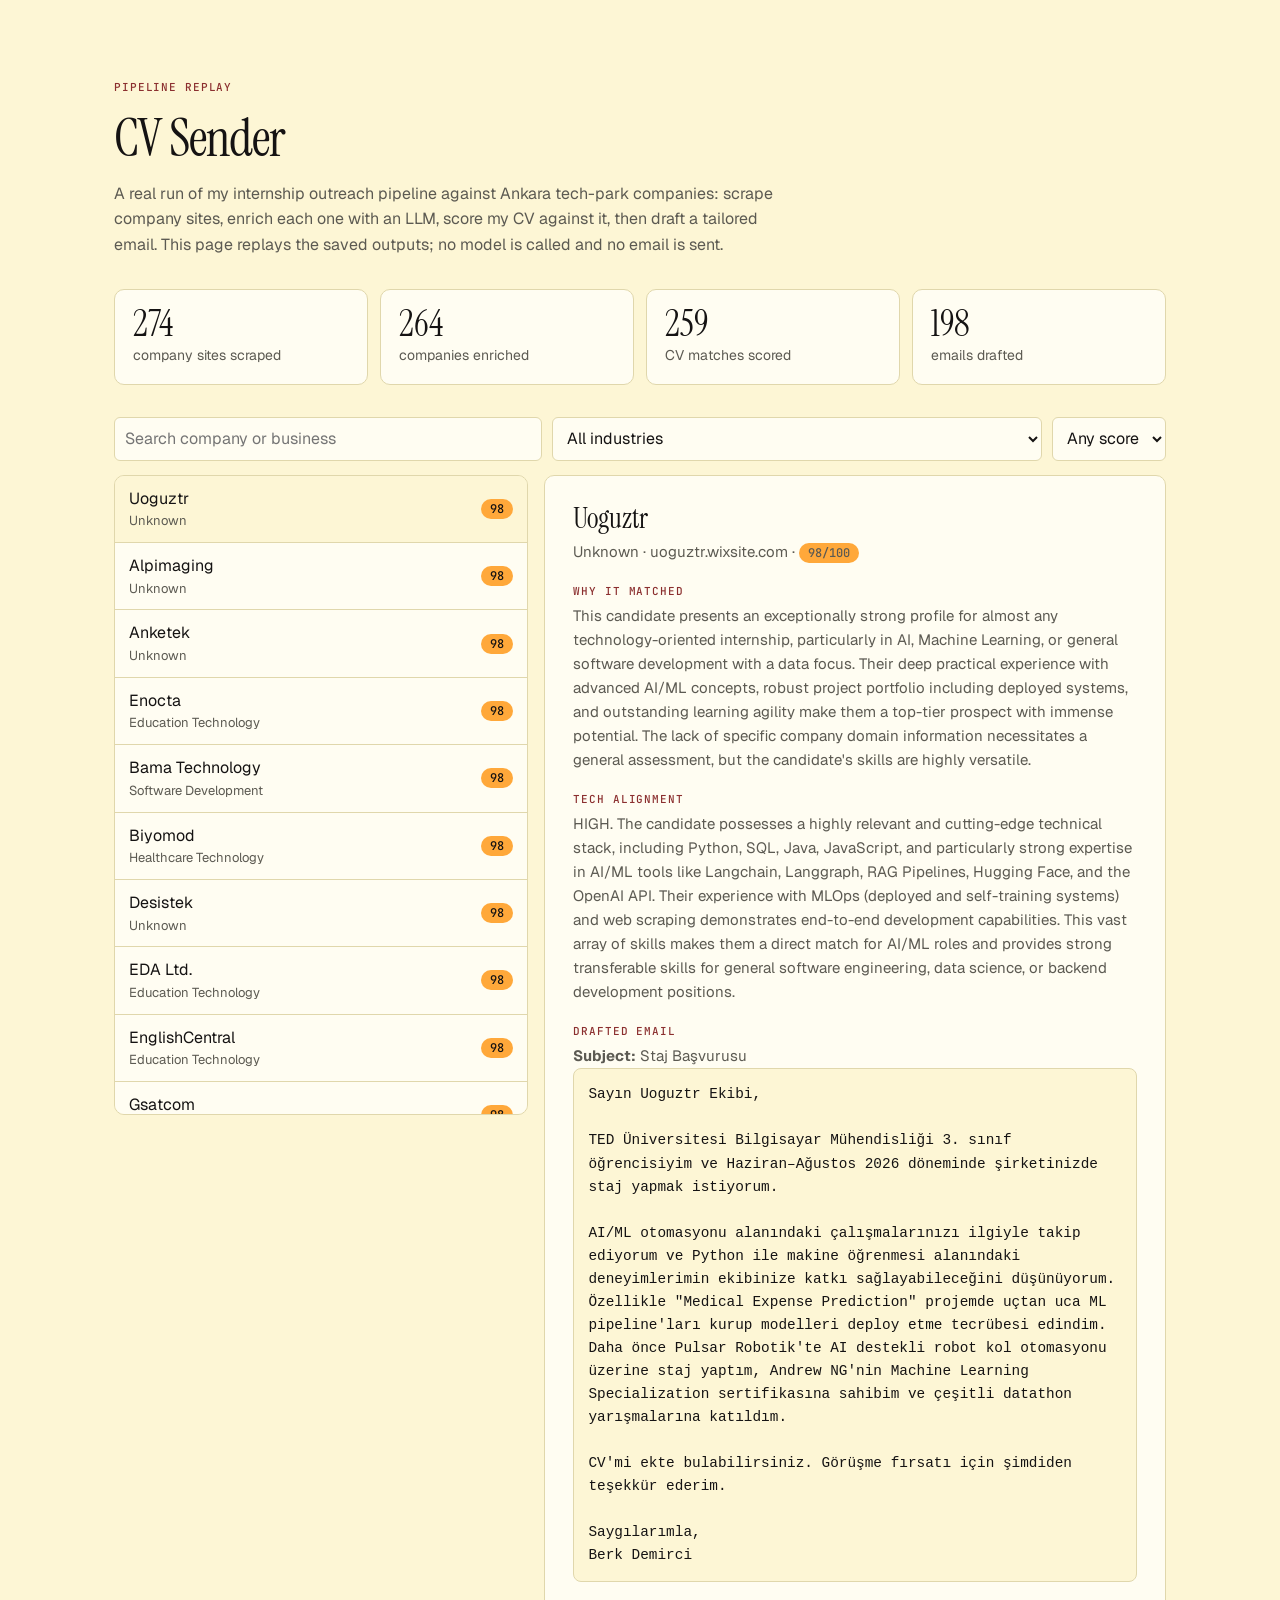
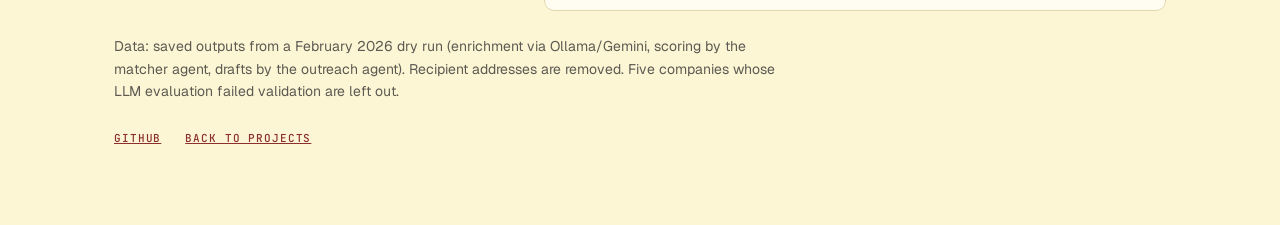
==== demo/cv-sender/index.html @ 0b5ab634 "feat: add CV Sender pipeline replay demo Static replay of a saved dry run: scrape, enrichment, match" ====
<!DOCTYPE html>
<html lang="en">
<head>
<meta charset="utf-8">
<meta name="viewport" content="width=device-width, initial-scale=1">
<title>CV Sender - Pipeline replay - Berk Demirci</title>
<meta name="description" content="Replay of a real CV Sender run: scraped tech-park companies, LLM enrichment, CV-to-company match scores, and drafted outreach emails.">
<meta name="theme-color" content="#FDF6D5">
<link rel="preconnect" href="https://fonts.googleapis.com">
<link rel="preconnect" href="https://fonts.gstatic.com" crossorigin>
<link rel="stylesheet" href="https://fonts.googleapis.com/css2?family=Geist:wght@400;500&family=Instrument+Serif&family=JetBrains+Mono:wght@500&display=swap">
<style>
  :root {
    --bg: #FDF6D5; --surface: #FFFDF2; --line: #E0D7AC; --fg: #151313; --muted: #5C5A52; --accent: #8B2F2F; --flame: #FFA83A;
    --sans: "Geist", ui-sans-serif, system-ui, sans-serif;
    --serif: "Instrument Serif", Georgia, serif;
    --mono: "JetBrains Mono", ui-monospace, Consolas, monospace;
  }
  * { box-sizing: border-box; }
  body { margin: 0; background: var(--bg); color: var(--fg); font: 1rem/1.6 var(--sans); }
  main { max-width: 1100px; margin: 0 auto; padding: clamp(40px, 7vw, 80px) 24px; }
  a { color: var(--accent); }
  :focus-visible { outline: 2px solid var(--accent); outline-offset: 2px; }
  .label { font: 500 0.6875rem var(--mono); letter-spacing: 0.08em; text-transform: uppercase; color: var(--accent); margin: 0 0 18px; }
  h1 { font: 400 clamp(2.2rem, 6vw, 3.25rem)/1.05 var(--serif); letter-spacing: -0.02em; margin: 0 0 14px; }
  h2 { font: 400 1.75rem/1.1 var(--serif); margin: 0 0 6px; }
  .lede { color: var(--muted); margin: 0 0 32px; max-width: 62ch; }
  .steps { display: grid; grid-template-columns: repeat(4, minmax(0, 1fr)); gap: 12px; list-style: none; padding: 0; margin: 0 0 32px; }
  .steps li { background: var(--surface); border: 1px solid var(--line); border-radius: 10px; padding: 16px 18px; }
  .steps b { display: block; font: 400 2.25rem/1 var(--serif); }
  .steps span { font-size: 0.875rem; color: var(--muted); }
  .tools { display: flex; flex-wrap: wrap; gap: 10px; margin-bottom: 14px; }
  input, select { font: inherit; color: var(--fg); background: var(--surface); border: 1px solid var(--line); border-radius: 6px; padding: 8px 10px; min-width: 0; max-width: 100%; }
  input { flex: 1 1 220px; }
  .grid { display: grid; grid-template-columns: minmax(0, 2fr) minmax(0, 3fr); gap: 16px; align-items: start; }
  #list { list-style: none; margin: 0; padding: 0; border: 1px solid var(--line); border-radius: 10px; background: var(--surface); max-height: 640px; overflow: auto; }
  #list button { all: unset; box-sizing: border-box; display: flex; justify-content: space-between; gap: 12px; width: 100%; padding: 10px 14px; border-bottom: 1px solid var(--line); cursor: pointer; }
  #list button:hover, #list button[aria-current="true"] { background: var(--bg); }
  #list button:focus-visible { outline: 2px solid var(--accent); outline-offset: -2px; }
  #list small { display: block; color: var(--muted); font-size: 0.8125rem; }
  .score { font: 500 0.75rem var(--mono); background: var(--flame); border-radius: 999px; padding: 2px 9px; align-self: center; white-space: nowrap; }
  #detail { background: var(--surface); border: 1px solid var(--line); border-radius: 10px; padding: clamp(18px, 3vw, 28px); position: sticky; top: 16px; }
  #detail h3 { font: 500 0.6875rem var(--mono); letter-spacing: 0.08em; text-transform: uppercase; color: var(--accent); margin: 20px 0 6px; }
  #detail p { margin: 0; color: var(--muted); font-size: 0.9375rem; }
  .mail { white-space: pre-wrap; font-size: 0.9rem; background: var(--bg); border: 1px solid var(--line); border-radius: 8px; padding: 14px; margin: 0; }
  .note { font-size: 0.875rem; color: var(--muted); margin: 24px 0 0; max-width: 75ch; }
  .links { display: flex; gap: 24px; margin-top: 28px; font: 500 0.6875rem var(--mono); letter-spacing: 0.08em; text-transform: uppercase; }
  @media (max-width: 800px) { .grid, .steps { grid-template-columns: 1fr 1fr; } .grid { grid-template-columns: 1fr; } #detail { position: static; } #list { max-height: 360px; } }
</style>
</head>
<body>
<main>
  <p class="label">Pipeline replay</p>
  <h1>CV Sender</h1>
  <p class="lede">A real run of my internship outreach pipeline against Ankara tech-park companies: scrape company sites, enrich each one with an LLM, score my CV against it, then draft a tailored email. This page replays the saved outputs; no model is called and no email is sent.</p>

  <ol class="steps" id="steps" aria-label="Pipeline stages"></ol>

  <div class="tools">
    <input id="q" type="search" placeholder="Search company or business" aria-label="Search companies">
    <select id="ind" aria-label="Filter by industry"><option value="">All industries</option></select>
    <select id="min" aria-label="Minimum score">
      <option value="0">Any score</option><option value="90">90+</option><option value="95">95+</option>
    </select>
  </div>

  <div class="grid">
    <ul id="list" aria-label="Scored companies"></ul>
    <article id="detail" aria-live="polite"><p>Loading run data...</p></article>
  </div>

  <p class="note">Data: saved outputs from a February 2026 dry run (enrichment via Ollama/Gemini, scoring by the matcher agent, drafts by the outreach agent). Recipient addresses are removed. Five companies whose LLM evaluation failed validation are left out.</p>

  <nav class="links">
    <a href="https://github.com/demirciberk" target="_blank" rel="noopener">GitHub</a>
    <a href="../../index.html#projects">Back to projects</a>
  </nav>
</main>
<script>
const $ = (s) => document.querySelector(s);
const esc = (s) => String(s ?? "").replace(/[&<>"']/g, (c) => ({ "&": "&amp;", "<": "&lt;", ">": "&gt;", '"': "&quot;", "'": "&#39;" }[c]));
let rows = [], current = null;

function show(c) {
  current = c;
  document.querySelectorAll("#list button").forEach((b) => b.setAttribute("aria-current", b.dataset.d === c.domain));
  $("#detail").innerHTML = `
    <h2>${esc(c.company_name)}</h2>
    <p>${esc(c.industry)} · ${esc(c.domain)} · <span class="score">${c.score}/100</span></p>
    ${c.core_business ? `<h3>What they do (enrichment)</h3><p>${esc(c.core_business)}</p>` : ""}
    <h3>Why it matched</h3><p>${esc(c.reason)}</p>
    <h3>Tech alignment</h3><p>${esc(c.tech_alignment)}</p>
    <h3>Drafted email</h3>
    ${c.draft ? `<p><b>Subject:</b> ${esc(c.draft.subject)}</p><pre class="mail">${esc(c.draft.body)}</pre>` : "<p>No draft: no usable contact address was found for this company.</p>"}`;
}

function render() {
  const q = $("#q").value.trim().toLocaleLowerCase("tr"), ind = $("#ind").value, min = +$("#min").value;
  const hits = rows.filter((c) => c.score >= min && (!ind || c.industry === ind) &&
    (!q || `${c.company_name} ${c.core_business} ${c.domain}`.toLocaleLowerCase("tr").includes(q)));
  $("#list").innerHTML = hits.map((c) => `<li><button type="button" data-d="${esc(c.domain)}">
    <span>${esc(c.company_name)}<small>${esc(c.industry)}</small></span><span class="score">${c.score}</span></button></li>`).join("")
    || '<li style="padding:14px">No companies match.</li>';
  if (hits.length && !hits.includes(current)) show(hits[0]);
}

$("#list").addEventListener("click", (e) => {
  const b = e.target.closest("button");
  if (b) show(rows.find((c) => c.domain === b.dataset.d));
});
["#q", "#ind", "#min"].forEach((s) => $(s).addEventListener("input", render));

fetch("data.json").then((r) => r.json()).then(({ stats, companies }) => {
  rows = companies;
  $("#steps").innerHTML = [
    [stats.urls, "company sites scraped"], [stats.enriched, "companies enriched"],
    [stats.scored, "CV matches scored"], [stats.drafts, "emails drafted"],
  ].map(([n, t]) => `<li><b>${n}</b><span>${t}</span></li>`).join("");
  [...new Set(rows.map((c) => c.industry))].sort().forEach((i) => $("#ind").add(new Option(i, i)));
  render();
}).catch(() => { $("#detail").innerHTML = "<p>Could not load run data.</p>"; });
</script>
</body>
</html>
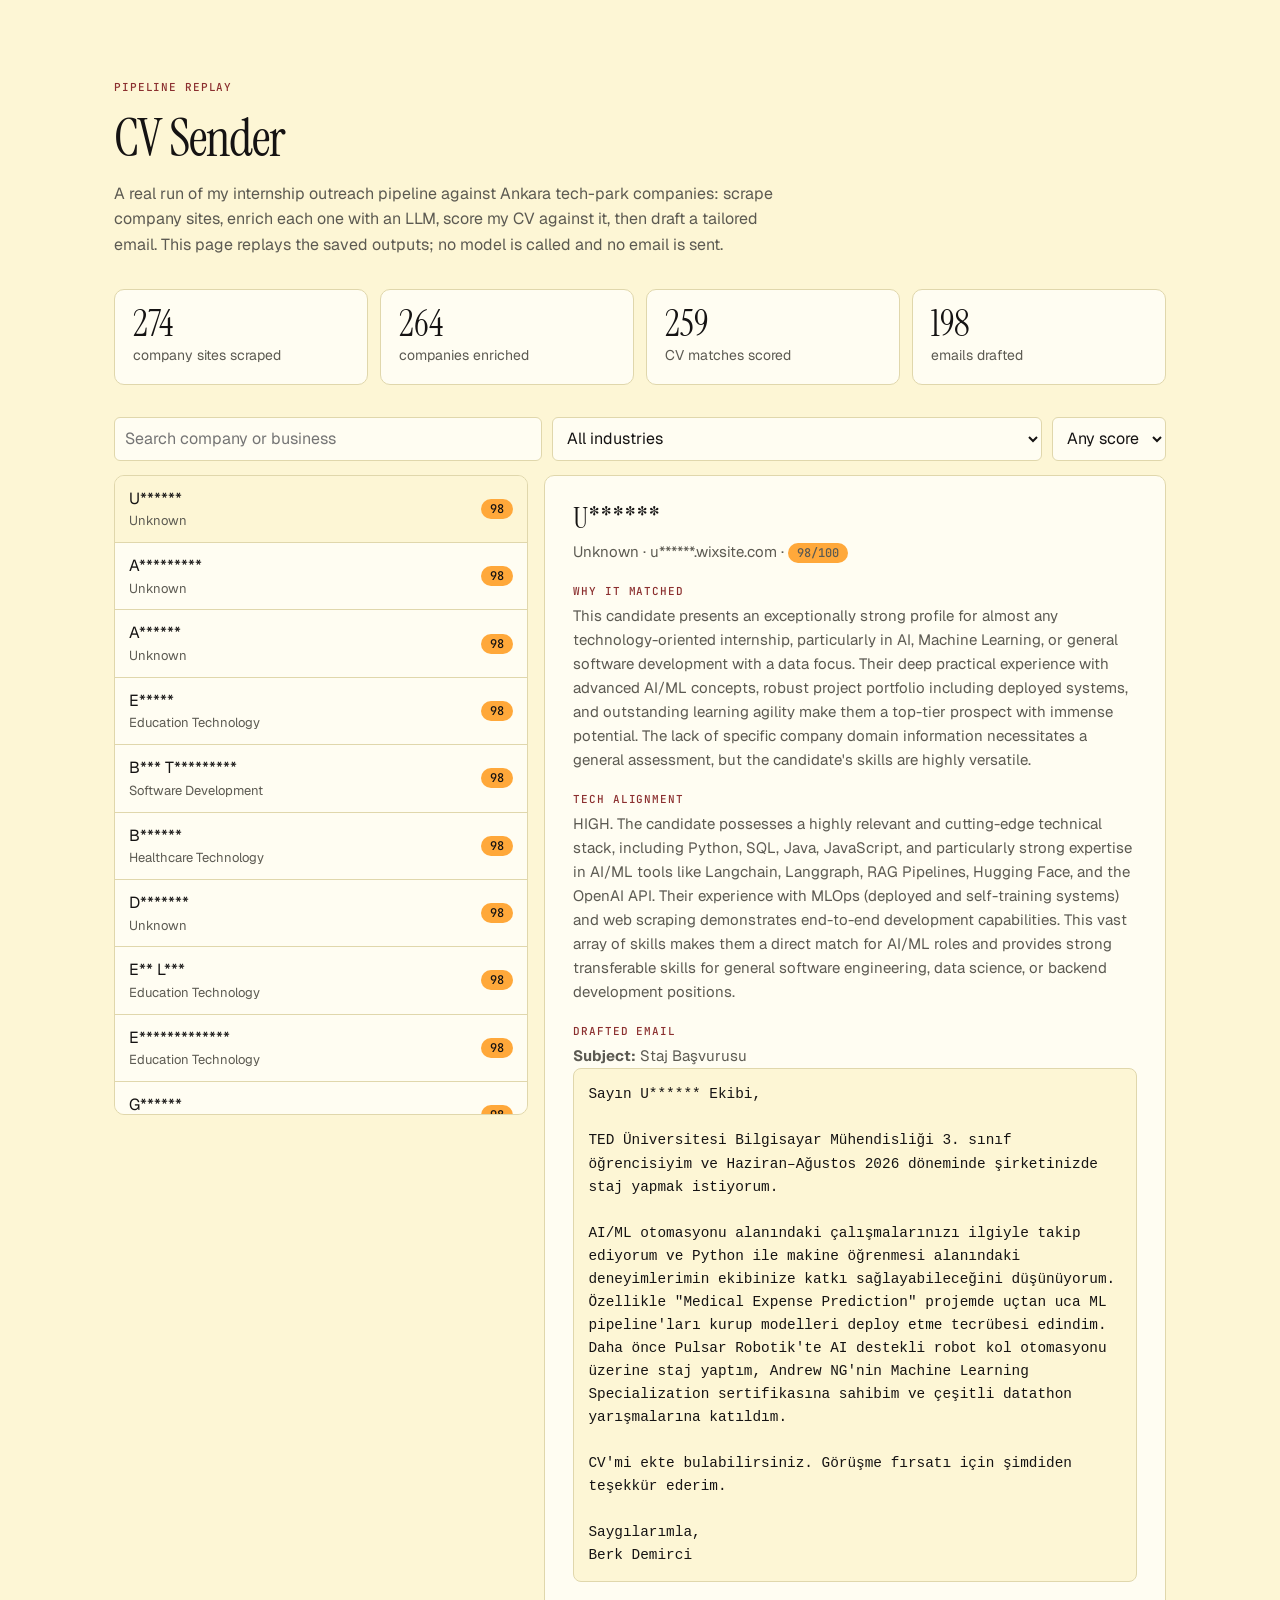
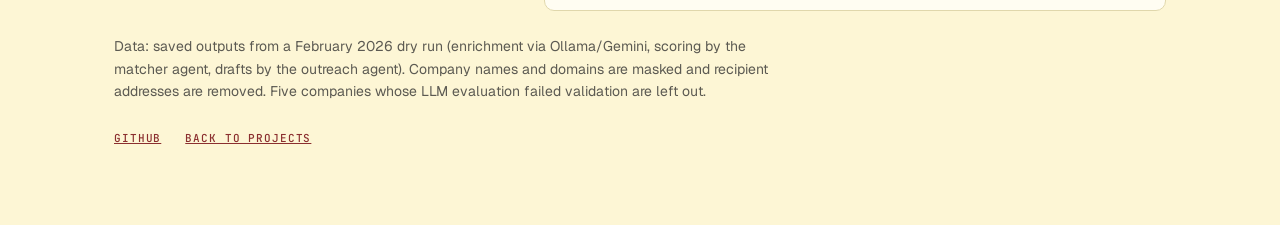
==== commit 0da7abe4: "fix: mask company names and domains in CV Sender replay" ====
--- a/demo/cv-sender/index.html
+++ b/demo/cv-sender/index.html
@@ -69,7 +69,7 @@
     <article id="detail" aria-live="polite"><p>Loading run data...</p></article>
   </div>
 
-  <p class="note">Data: saved outputs from a February 2026 dry run (enrichment via Ollama/Gemini, scoring by the matcher agent, drafts by the outreach agent). Recipient addresses are removed. Five companies whose LLM evaluation failed validation are left out.</p>
+  <p class="note">Data: saved outputs from a February 2026 dry run (enrichment via Ollama/Gemini, scoring by the matcher agent, drafts by the outreach agent). Company names and domains are masked and recipient addresses are removed. Five companies whose LLM evaluation failed validation are left out.</p>
 
   <nav class="links">
     <a href="https://github.com/demirciberk" target="_blank" rel="noopener">GitHub</a>
@@ -83,7 +83,7 @@
 
 function show(c) {
   current = c;
-  document.querySelectorAll("#list button").forEach((b) => b.setAttribute("aria-current", b.dataset.d === c.domain));
+  document.querySelectorAll("#list button").forEach((b) => b.setAttribute("aria-current", +b.dataset.d === c.id));
   $("#detail").innerHTML = `
     <h2>${esc(c.company_name)}</h2>
     <p>${esc(c.industry)} · ${esc(c.domain)} · <span class="score">${c.score}/100</span></p>
@@ -98,7 +98,7 @@
   const q = $("#q").value.trim().toLocaleLowerCase("tr"), ind = $("#ind").value, min = +$("#min").value;
   const hits = rows.filter((c) => c.score >= min && (!ind || c.industry === ind) &&
     (!q || `${c.company_name} ${c.core_business} ${c.domain}`.toLocaleLowerCase("tr").includes(q)));
-  $("#list").innerHTML = hits.map((c) => `<li><button type="button" data-d="${esc(c.domain)}">
+  $("#list").innerHTML = hits.map((c) => `<li><button type="button" data-d="${c.id}">
     <span>${esc(c.company_name)}<small>${esc(c.industry)}</small></span><span class="score">${c.score}</span></button></li>`).join("")
     || '<li style="padding:14px">No companies match.</li>';
   if (hits.length && !hits.includes(current)) show(hits[0]);
@@ -106,7 +106,7 @@
 
 $("#list").addEventListener("click", (e) => {
   const b = e.target.closest("button");
-  if (b) show(rows.find((c) => c.domain === b.dataset.d));
+  if (b) show(rows.find((c) => c.id === +b.dataset.d));
 });
 ["#q", "#ind", "#min"].forEach((s) => $(s).addEventListener("input", render));
 
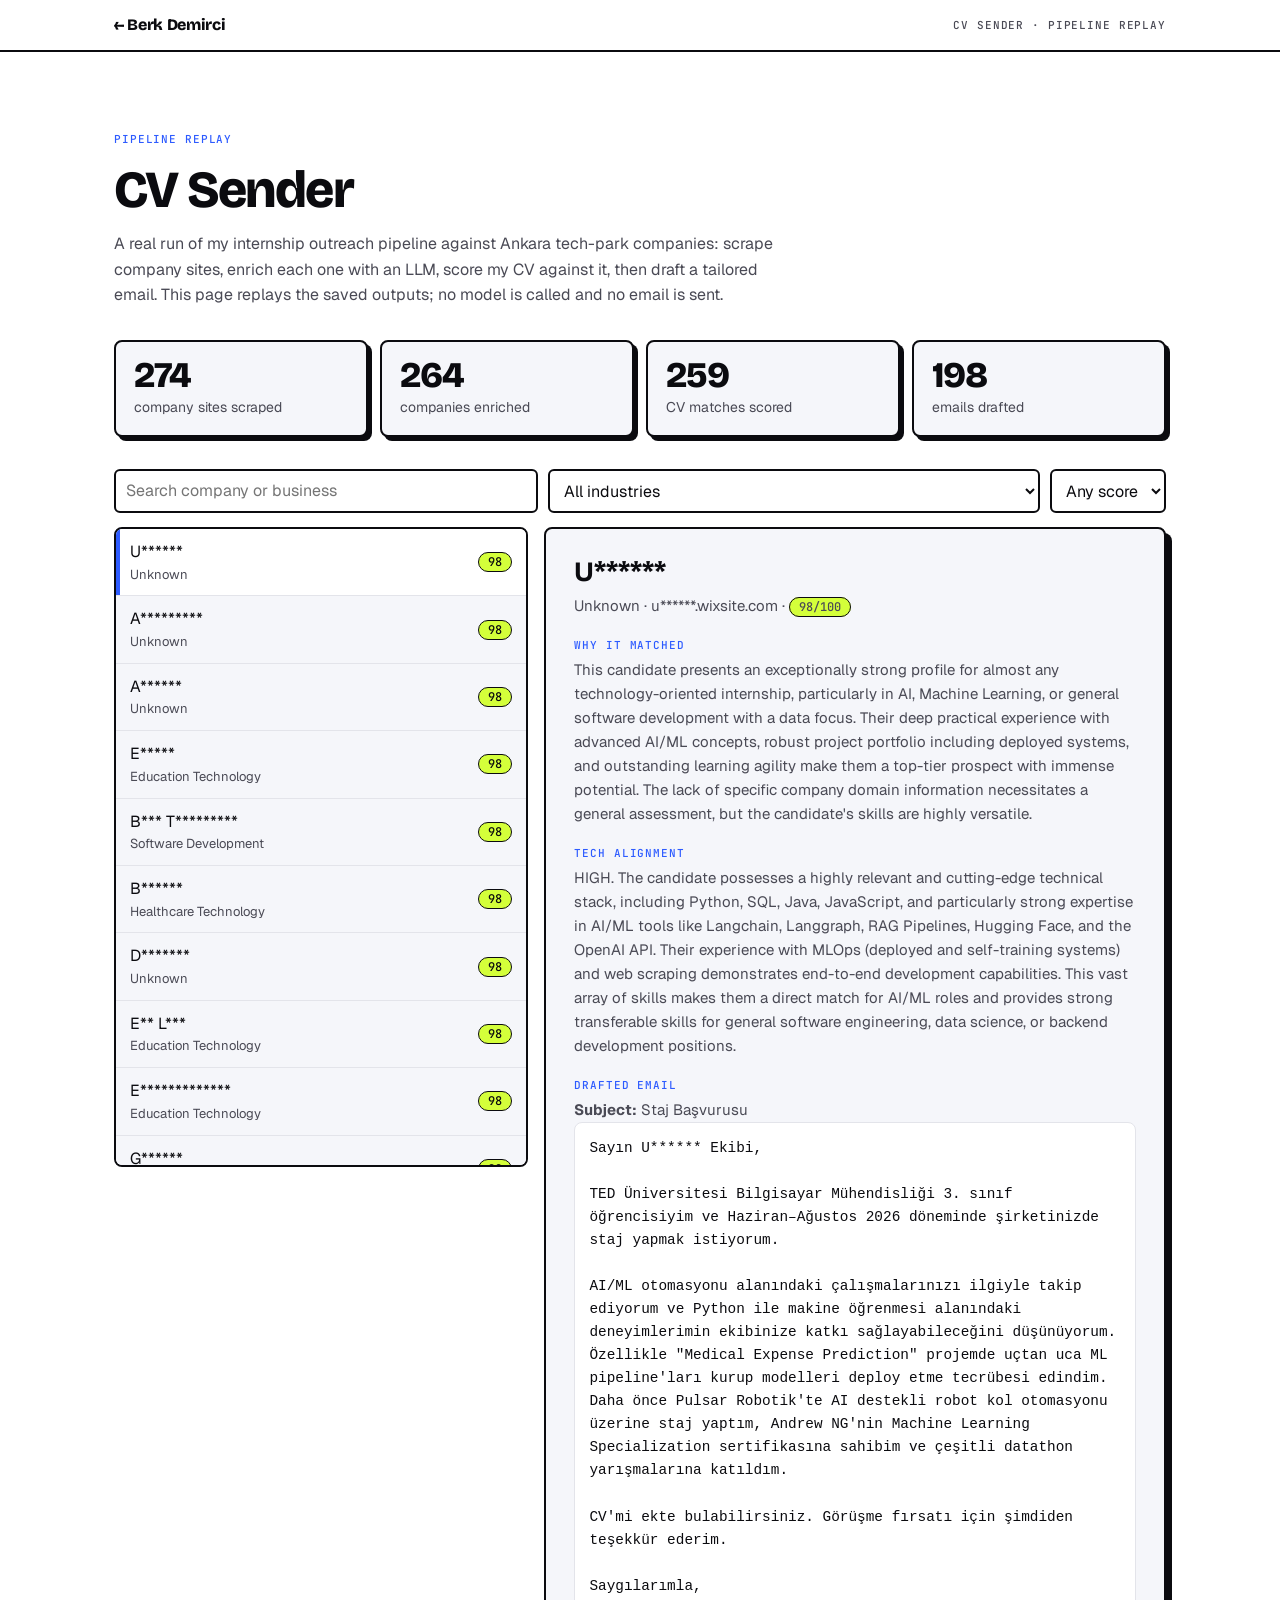
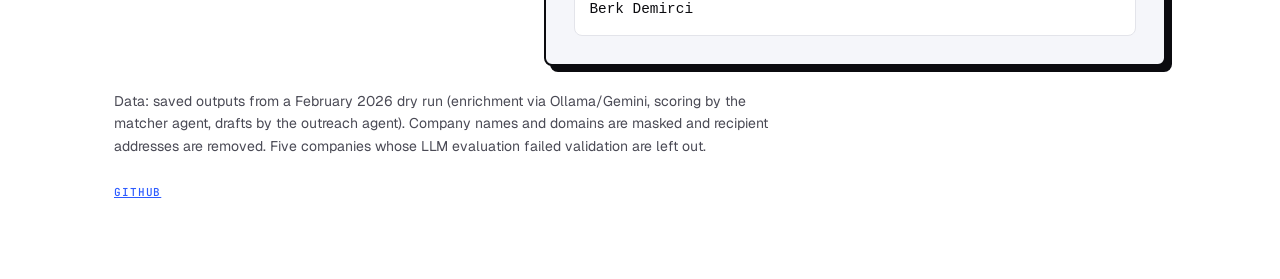
==== commit 3ca8144e: "feat: redesign site in bright "electric on white" style Replace the cream/serif look with white, cob" ====
--- a/demo/cv-sender/index.html
+++ b/demo/cv-sender/index.html
@@ -5,15 +5,18 @@
 <meta name="viewport" content="width=device-width, initial-scale=1">
 <title>CV Sender - Pipeline replay - Berk Demirci</title>
 <meta name="description" content="Replay of a real CV Sender run: scraped tech-park companies, LLM enrichment, CV-to-company match scores, and drafted outreach emails.">
-<meta name="theme-color" content="#FDF6D5">
+<meta name="theme-color" content="#FFFFFF">
+<link rel="icon" href="/favicon.svg" type="image/svg+xml">
+<link rel="icon" href="/favicon.ico" sizes="32x32">
+<link rel="apple-touch-icon" href="/apple-touch-icon.png">
 <link rel="preconnect" href="https://fonts.googleapis.com">
 <link rel="preconnect" href="https://fonts.gstatic.com" crossorigin>
-<link rel="stylesheet" href="https://fonts.googleapis.com/css2?family=Geist:wght@400;500&family=Instrument+Serif&family=JetBrains+Mono:wght@500&display=swap">
+<link rel="stylesheet" href="https://fonts.googleapis.com/css2?family=Bricolage+Grotesque:wght@600;700;800&family=Geist:wght@400;500&family=JetBrains+Mono:wght@500&display=swap">
 <style>
   :root {
-    --bg: #FDF6D5; --surface: #FFFDF2; --line: #E0D7AC; --fg: #151313; --muted: #5C5A52; --accent: #8B2F2F; --flame: #FFA83A;
+    --bg: #FFFFFF; --surface: #F5F6FA; --line: #E3E4EA; --fg: #0B0B0F; --muted: #4A4A55; --accent: #2D5BFF; --lime: #D4FF3A; --pink: #FF3D7F;
     --sans: "Geist", ui-sans-serif, system-ui, sans-serif;
-    --serif: "Instrument Serif", Georgia, serif;
+    --display: "Bricolage Grotesque", "Geist", ui-sans-serif, system-ui, sans-serif;
     --mono: "JetBrains Mono", ui-monospace, Consolas, monospace;
   }
   * { box-sizing: border-box; }
@@ -21,25 +24,33 @@
   main { max-width: 1100px; margin: 0 auto; padding: clamp(40px, 7vw, 80px) 24px; }
   a { color: var(--accent); }
   :focus-visible { outline: 2px solid var(--accent); outline-offset: 2px; }
+  /* back bar */
+  .backbar { position: sticky; top: 0; z-index: 100; background: #fff; border-bottom: 2px solid #0B0B0F; }
+  .backbar-in { max-width: 1100px; margin: 0 auto; padding: 0 24px; height: 50px; display: flex; align-items: center; justify-content: space-between; gap: 16px; }
+  .backbar a { font: 800 1rem/1 var(--display); letter-spacing: -0.02em; color: #0B0B0F; text-decoration: none; padding: 6px 0; white-space: nowrap; }
+  .backbar a:hover { color: #2D5BFF; }
+  .backbar a:focus-visible { outline: 2px solid #2D5BFF; outline-offset: 4px; }
+  .backbar span { font: 500 0.6875rem var(--mono); letter-spacing: 0.08em; text-transform: uppercase; color: #4A4A55; text-align: right; min-width: 0; overflow: hidden; text-overflow: ellipsis; white-space: nowrap; }
   .label { font: 500 0.6875rem var(--mono); letter-spacing: 0.08em; text-transform: uppercase; color: var(--accent); margin: 0 0 18px; }
-  h1 { font: 400 clamp(2.2rem, 6vw, 3.25rem)/1.05 var(--serif); letter-spacing: -0.02em; margin: 0 0 14px; }
-  h2 { font: 400 1.75rem/1.1 var(--serif); margin: 0 0 6px; }
+  h1 { font: 800 clamp(2.2rem, 6vw, 3.25rem)/1.02 var(--display); letter-spacing: -0.03em; margin: 0 0 14px; }
+  h2 { font: 700 1.75rem/1.1 var(--display); letter-spacing: -0.03em; margin: 0 0 6px; }
   .lede { color: var(--muted); margin: 0 0 32px; max-width: 62ch; }
   .steps { display: grid; grid-template-columns: repeat(4, minmax(0, 1fr)); gap: 12px; list-style: none; padding: 0; margin: 0 0 32px; }
-  .steps li { background: var(--surface); border: 1px solid var(--line); border-radius: 10px; padding: 16px 18px; }
-  .steps b { display: block; font: 400 2.25rem/1 var(--serif); }
+  .steps li { background: var(--surface); border: 2px solid var(--fg); border-radius: 8px; box-shadow: 4px 4px 0 var(--fg); padding: 16px 18px; }
+  .steps b { display: block; font: 800 2.25rem/1 var(--display); letter-spacing: -0.03em; }
   .steps span { font-size: 0.875rem; color: var(--muted); }
   .tools { display: flex; flex-wrap: wrap; gap: 10px; margin-bottom: 14px; }
-  input, select { font: inherit; color: var(--fg); background: var(--surface); border: 1px solid var(--line); border-radius: 6px; padding: 8px 10px; min-width: 0; max-width: 100%; }
+  input, select { font: inherit; color: var(--fg); background: var(--bg); border: 2px solid var(--fg); border-radius: 6px; padding: 7px 10px; min-width: 0; max-width: 100%; }
   input { flex: 1 1 220px; }
   .grid { display: grid; grid-template-columns: minmax(0, 2fr) minmax(0, 3fr); gap: 16px; align-items: start; }
-  #list { list-style: none; margin: 0; padding: 0; border: 1px solid var(--line); border-radius: 10px; background: var(--surface); max-height: 640px; overflow: auto; }
+  #list { list-style: none; margin: 0; padding: 0; border: 2px solid var(--fg); border-radius: 8px; background: var(--surface); max-height: 640px; overflow: auto; }
   #list button { all: unset; box-sizing: border-box; display: flex; justify-content: space-between; gap: 12px; width: 100%; padding: 10px 14px; border-bottom: 1px solid var(--line); cursor: pointer; }
-  #list button:hover, #list button[aria-current="true"] { background: var(--bg); }
+  #list button:hover { background: var(--bg); }
+  #list button[aria-current="true"] { background: var(--bg); box-shadow: inset 4px 0 0 var(--accent); }
   #list button:focus-visible { outline: 2px solid var(--accent); outline-offset: -2px; }
   #list small { display: block; color: var(--muted); font-size: 0.8125rem; }
-  .score { font: 500 0.75rem var(--mono); background: var(--flame); border-radius: 999px; padding: 2px 9px; align-self: center; white-space: nowrap; }
-  #detail { background: var(--surface); border: 1px solid var(--line); border-radius: 10px; padding: clamp(18px, 3vw, 28px); position: sticky; top: 16px; }
+  .score { font: 500 0.75rem var(--mono); background: var(--lime); border: 1px solid var(--fg); border-radius: 999px; padding: 1px 9px; align-self: center; white-space: nowrap; }
+  #detail { background: var(--surface); border: 2px solid var(--fg); border-radius: 8px; box-shadow: 6px 6px 0 var(--fg); padding: clamp(18px, 3vw, 28px); position: sticky; top: 68px; }
   #detail h3 { font: 500 0.6875rem var(--mono); letter-spacing: 0.08em; text-transform: uppercase; color: var(--accent); margin: 20px 0 6px; }
   #detail p { margin: 0; color: var(--muted); font-size: 0.9375rem; }
   .mail { white-space: pre-wrap; font-size: 0.9rem; background: var(--bg); border: 1px solid var(--line); border-radius: 8px; padding: 14px; margin: 0; }
@@ -49,6 +60,7 @@
 </style>
 </head>
 <body>
+<div class="backbar"><div class="backbar-in"><a href="../../index.html#projects">&larr; Berk Demirci</a><span>CV Sender &middot; pipeline replay</span></div></div>
 <main>
   <p class="label">Pipeline replay</p>
   <h1>CV Sender</h1>
@@ -73,7 +85,6 @@
 
   <nav class="links">
     <a href="https://github.com/demirciberk" target="_blank" rel="noopener">GitHub</a>
-    <a href="../../index.html#projects">Back to projects</a>
   </nav>
 </main>
 <script>
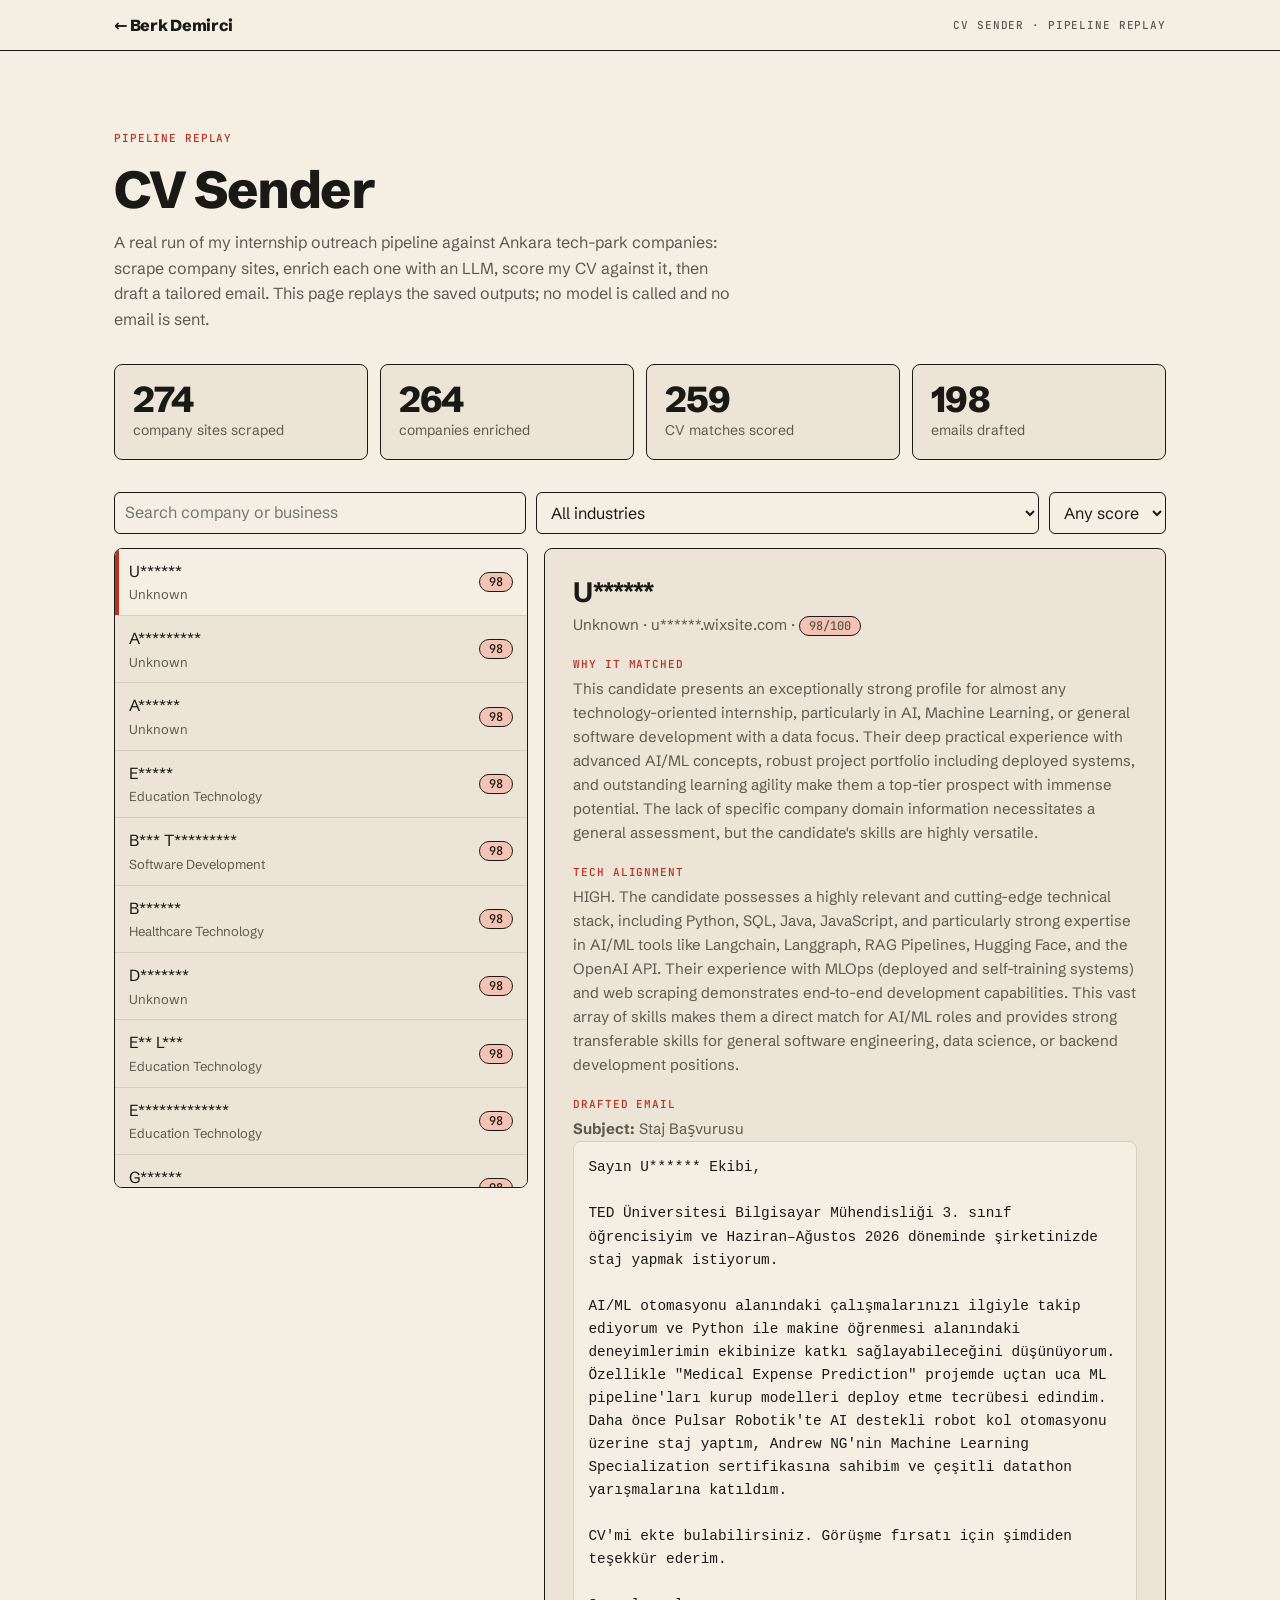
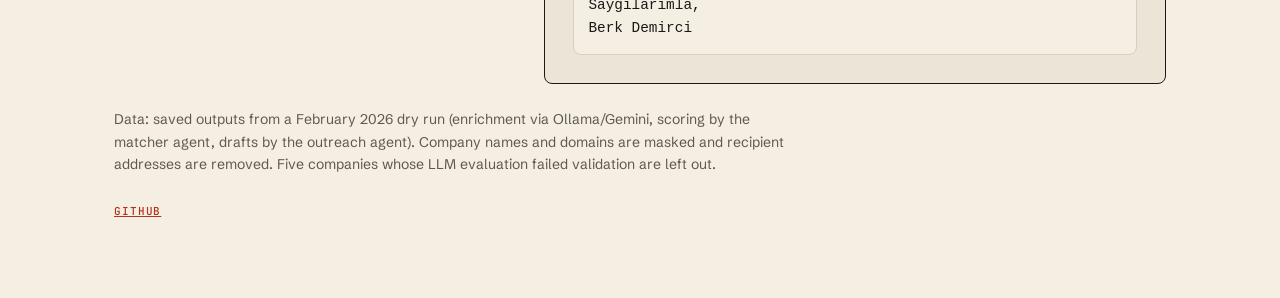
==== commit 59459a97: "feat: redesign site as a multi-page paper and ink portfolio Split the single page into home, work, a" ====
--- a/demo/cv-sender/index.html
+++ b/demo/cv-sender/index.html
@@ -5,18 +5,16 @@
 <meta name="viewport" content="width=device-width, initial-scale=1">
 <title>CV Sender - Pipeline replay - Berk Demirci</title>
 <meta name="description" content="Replay of a real CV Sender run: scraped tech-park companies, LLM enrichment, CV-to-company match scores, and drafted outreach emails.">
-<meta name="theme-color" content="#FFFFFF">
+<meta name="theme-color" content="#F4EEE3">
 <link rel="icon" href="/favicon.svg" type="image/svg+xml">
 <link rel="icon" href="/favicon.ico" sizes="32x32">
 <link rel="apple-touch-icon" href="/apple-touch-icon.png">
-<link rel="preconnect" href="https://fonts.googleapis.com">
-<link rel="preconnect" href="https://fonts.gstatic.com" crossorigin>
-<link rel="stylesheet" href="https://fonts.googleapis.com/css2?family=Bricolage+Grotesque:wght@600;700;800&family=Geist:wght@400;500&family=JetBrains+Mono:wght@500&display=swap">
+<link rel="stylesheet" href="../../assets/fonts.css">
 <style>
   :root {
-    --bg: #FFFFFF; --surface: #F5F6FA; --line: #E3E4EA; --fg: #0B0B0F; --muted: #4A4A55; --accent: #2D5BFF; --lime: #D4FF3A; --pink: #FF3D7F;
-    --sans: "Geist", ui-sans-serif, system-ui, sans-serif;
-    --display: "Bricolage Grotesque", "Geist", ui-sans-serif, system-ui, sans-serif;
+    --bg: #F4EEE3; --surface: #ECE4D6; --line: #D9CFBE; --fg: #1B1916; --muted: #5E5850; --accent: #B4321E; --lime: #F3C3B4; --pink: #E5432A;
+    --sans: "Schibsted Grotesk", ui-sans-serif, system-ui, sans-serif;
+    --display: "Schibsted Grotesk", ui-sans-serif, system-ui, sans-serif;
     --mono: "JetBrains Mono", ui-monospace, Consolas, monospace;
   }
   * { box-sizing: border-box; }
@@ -25,32 +23,32 @@
   a { color: var(--accent); }
   :focus-visible { outline: 2px solid var(--accent); outline-offset: 2px; }
   /* back bar */
-  .backbar { position: sticky; top: 0; z-index: 100; background: #fff; border-bottom: 2px solid #0B0B0F; }
+  .backbar { position: sticky; top: 0; z-index: 100; background: var(--bg); border-bottom: 1px solid #1B1916; }
   .backbar-in { max-width: 1100px; margin: 0 auto; padding: 0 24px; height: 50px; display: flex; align-items: center; justify-content: space-between; gap: 16px; }
-  .backbar a { font: 800 1rem/1 var(--display); letter-spacing: -0.02em; color: #0B0B0F; text-decoration: none; padding: 6px 0; white-space: nowrap; }
-  .backbar a:hover { color: #2D5BFF; }
-  .backbar a:focus-visible { outline: 2px solid #2D5BFF; outline-offset: 4px; }
-  .backbar span { font: 500 0.6875rem var(--mono); letter-spacing: 0.08em; text-transform: uppercase; color: #4A4A55; text-align: right; min-width: 0; overflow: hidden; text-overflow: ellipsis; white-space: nowrap; }
+  .backbar a { font: 800 1rem/1 var(--display); letter-spacing: -0.02em; color: #1B1916; text-decoration: none; padding: 6px 0; white-space: nowrap; }
+  .backbar a:hover { color: #B4321E; }
+  .backbar a:focus-visible { outline: 2px solid #B4321E; outline-offset: 4px; }
+  .backbar span { font: 500 0.6875rem var(--mono); letter-spacing: 0.08em; text-transform: uppercase; color: #5E5850; text-align: right; min-width: 0; overflow: hidden; text-overflow: ellipsis; white-space: nowrap; }
   .label { font: 500 0.6875rem var(--mono); letter-spacing: 0.08em; text-transform: uppercase; color: var(--accent); margin: 0 0 18px; }
   h1 { font: 800 clamp(2.2rem, 6vw, 3.25rem)/1.02 var(--display); letter-spacing: -0.03em; margin: 0 0 14px; }
   h2 { font: 700 1.75rem/1.1 var(--display); letter-spacing: -0.03em; margin: 0 0 6px; }
   .lede { color: var(--muted); margin: 0 0 32px; max-width: 62ch; }
   .steps { display: grid; grid-template-columns: repeat(4, minmax(0, 1fr)); gap: 12px; list-style: none; padding: 0; margin: 0 0 32px; }
-  .steps li { background: var(--surface); border: 2px solid var(--fg); border-radius: 8px; box-shadow: 4px 4px 0 var(--fg); padding: 16px 18px; }
+  .steps li { background: var(--surface); border: 1px solid var(--fg); border-radius: 8px; box-shadow: none; padding: 16px 18px; }
   .steps b { display: block; font: 800 2.25rem/1 var(--display); letter-spacing: -0.03em; }
   .steps span { font-size: 0.875rem; color: var(--muted); }
   .tools { display: flex; flex-wrap: wrap; gap: 10px; margin-bottom: 14px; }
-  input, select { font: inherit; color: var(--fg); background: var(--bg); border: 2px solid var(--fg); border-radius: 6px; padding: 7px 10px; min-width: 0; max-width: 100%; }
+  input, select { font: inherit; color: var(--fg); background: var(--bg); border: 1px solid var(--fg); border-radius: 6px; padding: 7px 10px; min-width: 0; max-width: 100%; }
   input { flex: 1 1 220px; }
   .grid { display: grid; grid-template-columns: minmax(0, 2fr) minmax(0, 3fr); gap: 16px; align-items: start; }
-  #list { list-style: none; margin: 0; padding: 0; border: 2px solid var(--fg); border-radius: 8px; background: var(--surface); max-height: 640px; overflow: auto; }
+  #list { list-style: none; margin: 0; padding: 0; border: 1px solid var(--fg); border-radius: 8px; background: var(--surface); max-height: 640px; overflow: auto; }
   #list button { all: unset; box-sizing: border-box; display: flex; justify-content: space-between; gap: 12px; width: 100%; padding: 10px 14px; border-bottom: 1px solid var(--line); cursor: pointer; }
   #list button:hover { background: var(--bg); }
   #list button[aria-current="true"] { background: var(--bg); box-shadow: inset 4px 0 0 var(--accent); }
   #list button:focus-visible { outline: 2px solid var(--accent); outline-offset: -2px; }
   #list small { display: block; color: var(--muted); font-size: 0.8125rem; }
   .score { font: 500 0.75rem var(--mono); background: var(--lime); border: 1px solid var(--fg); border-radius: 999px; padding: 1px 9px; align-self: center; white-space: nowrap; }
-  #detail { background: var(--surface); border: 2px solid var(--fg); border-radius: 8px; box-shadow: 6px 6px 0 var(--fg); padding: clamp(18px, 3vw, 28px); position: sticky; top: 68px; }
+  #detail { background: var(--surface); border: 1px solid var(--fg); border-radius: 8px; box-shadow: none; padding: clamp(18px, 3vw, 28px); position: sticky; top: 68px; }
   #detail h3 { font: 500 0.6875rem var(--mono); letter-spacing: 0.08em; text-transform: uppercase; color: var(--accent); margin: 20px 0 6px; }
   #detail p { margin: 0; color: var(--muted); font-size: 0.9375rem; }
   .mail { white-space: pre-wrap; font-size: 0.9rem; background: var(--bg); border: 1px solid var(--line); border-radius: 8px; padding: 14px; margin: 0; }
@@ -60,7 +58,7 @@
 </style>
 </head>
 <body>
-<div class="backbar"><div class="backbar-in"><a href="../../index.html#projects">&larr; Berk Demirci</a><span>CV Sender &middot; pipeline replay</span></div></div>
+<div class="backbar"><div class="backbar-in"><a href="../../work.html">&larr; Berk Demirci</a><span>CV Sender &middot; pipeline replay</span></div></div>
 <main>
   <p class="label">Pipeline replay</p>
   <h1>CV Sender</h1>
--- a/assets/fonts.css
+++ b/assets/fonts.css
@@ -0,0 +1,3 @@
+@font-face { font-family: "Schibsted Grotesk"; src: url(fonts/SchibstedGrotesk-normal-latin.woff2) format("woff2"); font-weight: 400 900; font-style: normal; font-display: swap; }
+@font-face { font-family: "Newsreader"; src: url(fonts/Newsreader-italic-latin.woff2) format("woff2"); font-weight: 300 500; font-style: italic; font-display: swap; }
+@font-face { font-family: "JetBrains Mono"; src: url(fonts/JetBrainsMono-normal-latin.woff2) format("woff2"); font-weight: 400 500; font-style: normal; font-display: swap; }
